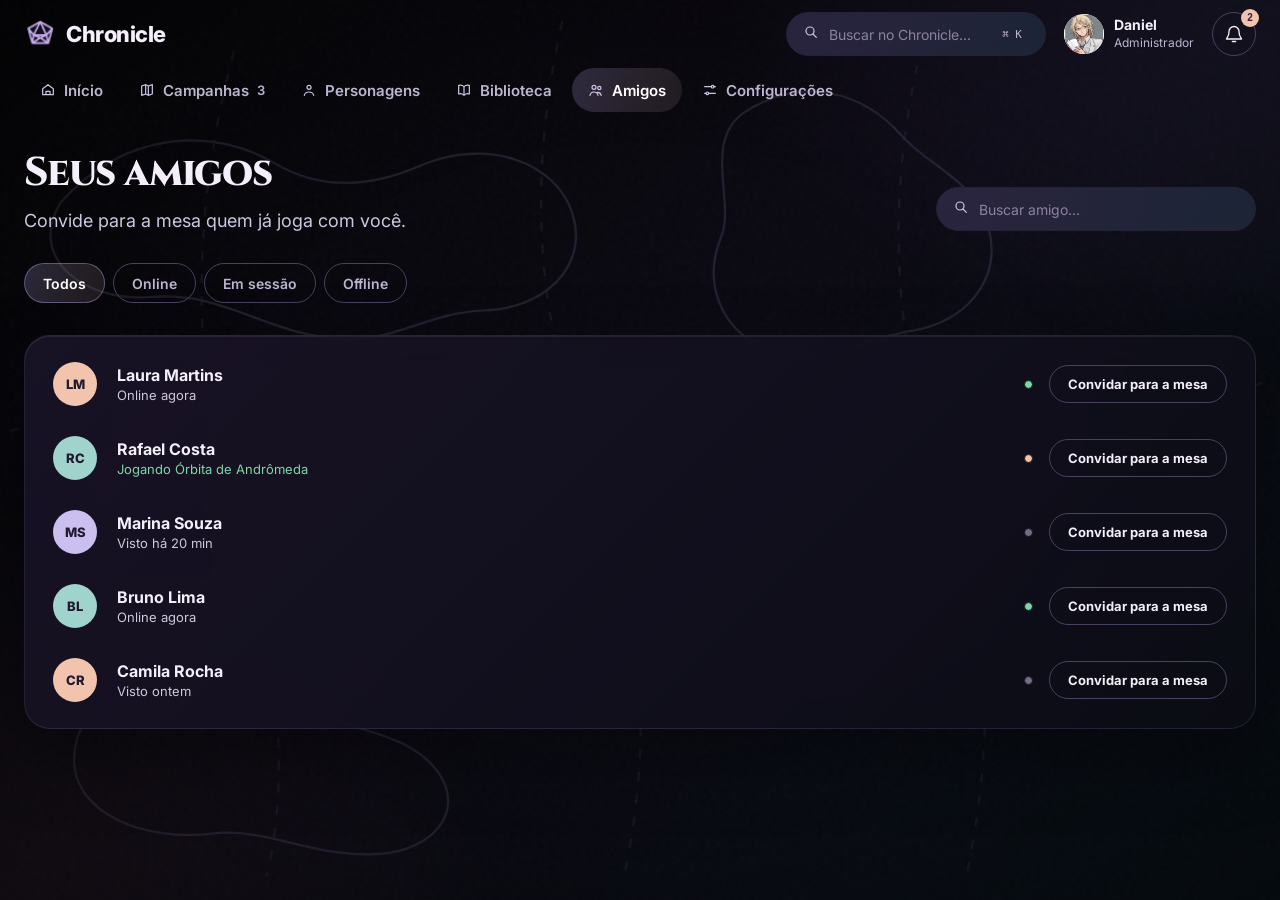
==== amigos/index.html @ 225dffe8 "V2 - prot" ====
<!DOCTYPE html>
<html lang="pt-BR">
<head>
    <meta charset="UTF-8">
    <meta name="viewport" content="width=device-width, initial-scale=1.0">
    <title>Chronicle - Amigos</title>
    <link rel="preconnect" href="https://fonts.googleapis.com">
    <link rel="preconnect" href="https://fonts.gstatic.com" crossorigin>
    <link rel="stylesheet" href="https://fonts.googleapis.com/css2?family=Cinzel:wght@600;700;800&family=Inter:wght@400;500;600;700;800&display=swap">
    <link rel="stylesheet" href="../inicio/style.css">
    <link rel="stylesheet" href="../paginas.css">
    <link rel="stylesheet" href="style.css">
</head>
<body>
    <div class="map-background" aria-hidden="true"></div>
    <div class="content">
        <header class="top-header">

            <div class="logo">
                <img src="../images/Ícone — d20.png" alt="Logo d20">
                <span>Chronicle</span>
            </div>

            <nav class="menu" aria-label="Menu principal">
                <a href="../inicio/index.html" class="menu-item">
                    <span class="menu-icon" aria-hidden="true"><svg viewBox="0 0 24 24"><path d="m4 10 8-6 8 6v9H4zM9 19v-5h6v5" /></svg></span>
                    <span>Início</span>
                </a>
                <a href="../campanhas/index.html" class="menu-item">
                    <span class="menu-icon" aria-hidden="true"><svg viewBox="0 0 24 24"><path d="m4 6 6-2 4 2 6-2v14l-6 2-4-2-6 2zM10 4v14M14 6v14" /></svg></span>
                    <span>Campanhas</span>
                    <span class="menu-count">3</span>
                </a>
                <a href="../personagens/index.html" class="menu-item">
                    <span class="menu-icon" aria-hidden="true"><svg viewBox="0 0 24 24"><circle cx="12" cy="8" r="3" /><path d="M5 20c.7-3.3 3.1-5 7-5s6.3 1.7 7 5" /></svg></span>
                    <span>Personagens</span>
                </a>
                <a href="../biblioteca/index.html" class="menu-item">
                    <span class="menu-icon" aria-hidden="true"><svg viewBox="0 0 24 24"><path d="M4 5c3-1 6 0 8 2v13c-2-2-5-3-8-2zM20 5c-3-1-6 0-8 2v13c2-2 5-3 8-2z" /></svg></span>
                    <span>Biblioteca</span>
                </a>
                <a href="../amigos/index.html" class="menu-item ativo" aria-current="page">
                    <span class="menu-icon" aria-hidden="true"><svg viewBox="0 0 24 24"><circle cx="9" cy="8" r="3" /><circle cx="17" cy="9" r="2.5" /><path d="M3 20c.7-3.3 2.7-5 6-5s5.3 1.7 6 5M14 15.5c2.8-.2 5 1.3 5.7 4.5" /></svg></span>
                    <span>Amigos</span>
                </a>
                <a href="../configuracoes/index.html" class="menu-item">
                    <span class="menu-icon" aria-hidden="true"><svg viewBox="0 0 24 24"><path d="M4 7h10M18 7h2M4 17h2M10 17h10" /><circle cx="16" cy="7" r="2" /><circle cx="8" cy="17" r="2" /></svg></span>
                    <span>Configurações</span>
                </a>
            </nav>

            <div class="header-actions">

                <label class="search">
                    <span aria-hidden="true"><svg viewBox="0 0 24 24"><circle cx="10.5" cy="10.5" r="6" /><path d="m15 15 5 5" /></svg></span>
                    <input
                        type="search"
                        placeholder="Buscar no Chronicle..."
                        aria-label="Buscar no Chronicle"
                    >
                    <kbd>⌘ K</kbd>
                </label>

                <!-- PERFIL -->
                <div class="perfil">
                    <img
                        class="perfil-logo"
                        src="../images/perfil.jpeg"
                        alt="Foto do usuário"
                    >

                    <div class="perfil-info">
                        <p class="nomeperfil">Daniel</p>
                        <p class="funcao-perfil">Administrador</p>
                    </div>
                </div>

                <!-- NOTIFICAÇÕES (controladas pelo script.js) -->
                <div class="notification-container">

                    <button
                        class="notification"
                        type="button"
                        aria-label="Notificações"
                        aria-expanded="false"
                    >

                        <svg viewBox="0 0 24 24" aria-hidden="true">
                            <path d="M18 9a6 6 0 0 0-12 0c0 7-3 7-3 9h18c0-2-3-2-3-9M10 21h4" />
                        </svg>

                        <span class="notification-count" hidden>0</span>

                    </button>

                    <div class="notification-panel" hidden>

                        <div class="notification-header">

                            <div>
                                <h3>Notificações</h3>
                                <span class="notification-subtitle">
                                    Suas últimas atualizações
                                </span>
                            </div>

                            <button class="mark-all-read" type="button">
                                Marcar todas como lidas
                            </button>

                        </div>

                        <div class="notification-list"></div>

                        <div class="notification-footer">
                            Chronicle · Central de notificações
                        </div>

                    </div>

                </div>

            </div>

        </header>
        <main>
<section class="page-head"><div><h1>Seus amigos</h1><p>Convide para a mesa quem já joga com você.</p></div><label class="search page-search"><span aria-hidden="true"><svg viewBox="0 0 24 24"><circle cx="10.5" cy="10.5" r="6" /><path d="m15 15 5 5" /></svg></span><input type="search" placeholder="Buscar amigo..." aria-label="Buscar amigo..."></label></section><div class="tabs" role="group" aria-label="Filtrar"><button class="tab" type="button" data-filter="todos" aria-pressed="true">Todos</button><button class="tab" type="button" data-filter="online" aria-pressed="false">Online</button><button class="tab" type="button" data-filter="jogando" aria-pressed="false">Em sessão</button><button class="tab" type="button" data-filter="offline" aria-pressed="false">Offline</button></div>
            <ul class="panel friend-table">
                <li class="friend-row" data-cat="online">
                    <span class="friend-avatar avatar-peach">LM</span>
                    <span><strong>Laura Martins</strong><small class="">Online agora</small></span>
                    <span class="friend-status online" aria-hidden="true"></span>
                    <a href="#" class="btn btn-outline">Convidar para a mesa</a>
                </li>
                <li class="friend-row" data-cat="jogando">
                    <span class="friend-avatar avatar-teal">RC</span>
                    <span><strong>Rafael Costa</strong><small class="friend-playing">Jogando Órbita de Andrômeda</small></span>
                    <span class="friend-status playing" aria-hidden="true"></span>
                    <a href="#" class="btn btn-outline">Convidar para a mesa</a>
                </li>
                <li class="friend-row" data-cat="offline">
                    <span class="friend-avatar avatar-lilac">MS</span>
                    <span><strong>Marina Souza</strong><small class="">Visto há 20 min</small></span>
                    <span class="friend-status offline" aria-hidden="true"></span>
                    <a href="#" class="btn btn-outline">Convidar para a mesa</a>
                </li>
                <li class="friend-row" data-cat="online">
                    <span class="friend-avatar avatar-teal">BL</span>
                    <span><strong>Bruno Lima</strong><small class="">Online agora</small></span>
                    <span class="friend-status online" aria-hidden="true"></span>
                    <a href="#" class="btn btn-outline">Convidar para a mesa</a>
                </li>
                <li class="friend-row" data-cat="offline">
                    <span class="friend-avatar avatar-peach">CR</span>
                    <span><strong>Camila Rocha</strong><small class="">Visto ontem</small></span>
                    <span class="friend-status offline" aria-hidden="true"></span>
                    <a href="#" class="btn btn-outline">Convidar para a mesa</a>
                </li>
            </ul>
            <p class="empty" hidden>Nada por aqui com esse filtro.</p>
        </main>
    </div>
    <script src="../inicio/script.js"></script>
    <script src="script.js"></script>
</body>
</html>
---- inicio/style.css ----
/* ========== VARIÁVEIS ========== */
:root {
    --bg: #07070B;
    --surface: #101018;
    --surface-hover: #191725;
    --line: #252238;
    --text: #F4EFFA;
    --muted: #BDB4D0;
    --accent: #B8A8EC;
    --accent-hover: #CABDF3;
    --accent-soft: #CBBFF0;
    --on-accent: #1B1727;
    --peach: #F2C4AE;
    --heading-font: Cinzel, Georgia, serif;
    --gradient-main: linear-gradient(135deg, #9C8BD4 0%, #C9829F 52%, #D9A388 100%);
    --gradient-surface: linear-gradient(135deg, #151021 0%, #0C0D16 55%, #0B141D 100%);
    --radius: 26px;
}

/* ========== GERAL ========== */
* {
    box-sizing: border-box;
}

body {
    position: relative;
    margin: 0;
    min-height: 100vh;
    font-family: Inter, Arial, Helvetica, sans-serif;
    font-size: 15px;
    background:
        radial-gradient(800px 500px at 100% 0%, rgb(120 103 184 / 17%), transparent 70%),
        radial-gradient(700px 500px at 0% 100%, rgb(182 116 132 / 9%), transparent 72%),
        linear-gradient(135deg, #050507 0%, #0B0912 48%, #081017 100%);
    background-attachment: fixed;
    color: var(--text);
}

body::before,
body::after {
    position: fixed;
    inset: 0;
    pointer-events: none;
    content: "";
}

body::before {
    z-index: 0;
    opacity: 0.035;
    background-image: url("data:image/svg+xml,%3Csvg viewBox='0 0 180 180' xmlns='http://www.w3.org/2000/svg'%3E%3Cfilter id='n'%3E%3CfeTurbulence type='fractalNoise' baseFrequency='.9' numOctaves='4' stitchTiles='stitch'/%3E%3C/filter%3E%3Crect width='100%25' height='100%25' filter='url(%23n)' opacity='.7'/%3E%3C/svg%3E");
}

body::after {
    z-index: 0;
    background: radial-gradient(ellipse at center, transparent 48%, rgb(0 0 0 / 38%) 100%);
}

.map-background {
    position: fixed;
    inset: 0;
    z-index: 0;
    pointer-events: none;
    opacity: 0.14;
    background-image: url("data:image/svg+xml,%3Csvg viewBox='0 0 1200 800' xmlns='http://www.w3.org/2000/svg'%3E%3Cg fill='none' stroke='%23B8A8EC' stroke-width='2'%3E%3Cpath d='M85 180c55-62 132-69 190-35 42 25 86 21 128 3 62-27 123-3 137 42 15 48-27 85-79 86-53 2-82 31-134 25-66-8-99-42-161-37-61 5-111-35-81-84z'/%3E%3Cpath d='M691 101c52-35 107-20 142 20 24 27 66 40 77 82 12 48-23 84-68 91-50 7-75 38-126 18-46-18-60-62-44-101 13-31-16-83 19-110z'/%3E%3Cpath d='M371 462c45-28 97-11 125 23 25 31 76 41 74 87-2 46-54 57-95 48-38-8-66 18-105-6-44-27-43-91 1-119z'/%3E%3Cpath d='M142 610c58-33 113-7 160 19 42 23 92 20 119 58 24 35-6 69-52 72-61 4-99-24-150-18-58 7-121-17-122-64-1-29 17-52 45-67z'/%3E%3Cpath d='M40 383c190-44 333-39 493 4 168 45 372 27 625-48M54 437c176-34 314-23 468 17 197 51 388 33 618-31M239 46c-42 156-37 310 9 452 34 106 39 202 20 281M531 19c-31 137-25 266 26 390 49 121 54 253 29 369M856 19c-43 159-30 297 17 421 39 103 43 210 18 335' stroke-dasharray='8 12' opacity='.55'/%3E%3Cpath d='M1004 604v-94M974 540l30-30 30 30M1004 510v94'/%3E%3C/g%3E%3C/svg%3E");
    background-position: center;
    background-size: cover;
    mix-blend-mode: screen;
}

a {
    color: inherit;
}

:focus-visible {
    outline: 2px solid var(--accent-soft);
    outline-offset: 2px;
}

.content {
    position: relative;
    z-index: 1;
    min-width: 0;
    display: flex;
    flex-direction: column;
    min-height: 100vh;
}

.muted {
    color: var(--muted);
}

.link {
    color: var(--accent-soft);
    font-weight: 700;
    text-decoration: none;
}

.link:hover {
    text-decoration: underline;
}

/* ========== BOTÕES ========== */
.btn {
    display: inline-flex;
    align-items: center;
    justify-content: center;
    gap: 8px;
    min-height: 46px;
    padding: 0 24px;
    border: 1px solid transparent;
    border-radius: 999px;
    font-size: 15px;
    font-weight: 700;
    text-decoration: none;
    cursor: pointer;
    transition: background-position 0.35s ease, box-shadow 0.25s ease, transform 0.25s ease;
}

.btn-primary {
    background: var(--gradient-main);
    background-size: 180% 180%;
    background-position: 0 50%;
    color: var(--on-accent);
    box-shadow: 0 8px 24px rgb(184 168 236 / 18%);
}

.btn-primary:hover {
    background-position: 100% 50%;
    box-shadow: 0 10px 28px rgb(242 196 174 / 22%);
    transform: translateY(-2px);
}

.btn-outline {
    background: transparent;
    color: var(--text);
    border-color: #4A4062;
}

.btn-outline:hover {
    background: #262037;
    transform: translateY(-2px);
}

.btn-on-image {
    border-color: rgb(255 255 255 / 40%);
}

/* ========== HEADER ========== */
.top-header {
    position: relative;
    z-index: 20;
    display: flex;
    align-items: center;
    gap: 28px;
    min-height: 84px;
    width: 100%;
    max-width: 1792px;
    margin: 0 auto;
    padding: 0 64px;
}

.logo {
    display: flex;
    align-items: center;
    flex-shrink: 0;
    gap: 10px;
    color: var(--text);
    font-size: 22px;
    font-weight: 800;
    letter-spacing: -0.02em;
}

.logo img {
    width: 32px;
    height: 32px;
    object-fit: contain;
}

.menu {
    display: flex;
    align-items: center;
    gap: 4px;
    margin: 0;
    flex: 1;
}

.menu-item {
    display: flex;
    align-items: center;
    gap: 8px;
    min-height: 44px;
    padding: 0 16px;
    border-radius: 999px;
    color: var(--muted);
    font-size: 15px;
    font-weight: 600;
    text-decoration: none;
    white-space: nowrap;
    transition: background-color 0.2s ease, color 0.2s ease;
}

.menu-item:hover {
    background: #262037;
    color: var(--text);
}

.menu-item.ativo {
    background: linear-gradient(110deg, rgb(184 168 236 / 22%), rgb(242 196 174 / 10%));
    color: #fff;
}

.menu-icon {
    display: inline-flex;
    width: 16px;
    justify-content: center;
    color: var(--accent-soft);
    font-size: 16px;
    line-height: 1;
}

.menu-icon svg,
.search svg,
.btn svg {
    width: 16px;
    height: 16px;
    fill: none;
    color: #CFC6E8;
    stroke: currentColor;
    stroke-linecap: round;
    stroke-linejoin: round;
    stroke-width: 1.8;
}

.menu-count {
    color: var(--muted);
    font-size: 13px;
}

.header-actions {
    display: flex;
    align-items: center;
    gap: 18px;
}

/* ========== BUSCA ========== */
.search {
    display: flex;
    align-items: center;
    width: 260px;
    height: 44px;
    gap: 10px;
    padding: 0 16px;
    border: 1px solid var(--line);
    border-radius: 999px;
    background: linear-gradient(110deg, rgb(45 39 66 / 92%), rgb(29 38 57 / 92%));
    color: var(--muted);
    transition: border-color 0.2s ease, box-shadow 0.2s ease;
}

.search input {
    width: 100%;
    min-width: 0;
    padding: 0;
    border: 0;
    outline: 0;
    background: transparent;
    color: var(--text);
    font: inherit;
    font-size: 14px;
}

.search:focus-within {
    border-color: var(--accent);
    box-shadow: 0 0 0 3px rgb(184 168 236 / 10%);
}

.search input::placeholder {
    color: #8C83A1;
}

.search kbd {
    padding: 2px 6px;
    border: 1px solid var(--line);
    border-radius: 6px;
    color: var(--muted);
    font-size: 11px;
    white-space: nowrap;
}

/* ========== NOTIFICAÇÕES ========== */
.notification-container {
    position: relative;
}

.notification {
    position: relative;
    display: inline-flex;
    align-items: center;
    justify-content: center;
    width: 44px;
    height: 44px;
    padding: 0;
    border: 1px solid #4A4062;
    border-radius: 50%;
    background: transparent;
    color: var(--text);
    cursor: pointer;
    transition: background-color 0.2s ease;
}

.notification:hover {
    background: #262037;
}

.notification svg {
    width: 20px;
    height: 20px;
    fill: none;
    stroke: currentColor;
    stroke-linecap: round;
    stroke-linejoin: round;
    stroke-width: 1.6;
}

.notification-count {
    position: absolute;
    top: -4px;
    right: -4px;
    min-width: 18px;
    height: 18px;
    padding: 0 5px;
    border-radius: 999px;
    background: var(--peach);
    color: #2A2240;
    font-size: 10px;
    font-weight: 700;
    line-height: 18px;
    text-align: center;
}

.notification-panel {
    position: absolute;
    top: calc(100% + 12px);
    right: 0;
    z-index: 30;
    width: 380px;
    overflow: hidden;
    border: 1px solid var(--line);
    border-radius: 20px;
    background: var(--gradient-surface);
    box-shadow: 0 18px 40px rgb(0 0 0 / 50%), inset 0 1px 0 rgb(255 255 255 / 5%);
    -webkit-backdrop-filter: blur(18px);
    backdrop-filter: blur(18px);
}

.notification-header {
    display: flex;
    align-items: flex-start;
    justify-content: space-between;
    gap: 16px;
    padding: 18px 20px;
    border-bottom: 1px solid var(--line);
}

.notification-header h3 {
    margin: 0 0 4px;
    color: var(--text);
    font-size: 16px;
}

.notification-subtitle,
.notification-footer {
    color: var(--muted);
    font-size: 12px;
}

.mark-all-read {
    padding: 0;
    border: 0;
    background: transparent;
    color: var(--accent-soft);
    cursor: pointer;
    font: inherit;
    font-size: 12px;
    font-weight: 600;
    white-space: nowrap;
}

.mark-all-read:hover {
    text-decoration: underline;
}

.notification-list {
    max-height: 320px;
    overflow-y: auto;
}

.notification-item {
    display: flex;
    align-items: flex-start;
    gap: 12px;
    padding: 14px 20px;
    border-bottom: 1px solid var(--line);
    cursor: pointer;
}

.notification-item:hover {
    background: var(--surface-hover);
}

.notification-content {
    flex: 1;
    min-width: 0;
}

.notification-content strong {
    display: block;
    margin-bottom: 4px;
    color: var(--text);
    font-size: 13px;
}

.notification-content p {
    margin: 0;
    color: var(--muted);
    font-size: 12px;
    line-height: 1.45;
}

.notification-dot {
    width: 8px;
    height: 8px;
    margin-top: 5px;
    border-radius: 50%;
    background: transparent;
}

.notification-item.unread .notification-dot {
    background: var(--accent);
}

.notification-delete {
    border: 0;
    background: transparent;
    color: var(--muted);
    cursor: pointer;
    font-size: 18px;
    line-height: 1;
}

.notification-delete:hover {
    color: var(--text);
}

.notification-empty {
    padding: 28px 20px;
    text-align: center;
}

.notification-empty p {
    margin: 0 0 6px;
    color: var(--text);
    font-size: 13px;
}

.notification-empty span {
    color: var(--muted);
    font-size: 12px;
}

.notification-footer {
    padding: 12px 20px;
}

/* ========== PERFIL ========== */
.perfil {
    display: flex;
    align-items: center;
    gap: 10px;
    flex-shrink: 0;
}

.perfil img {
    width: 40px;
    height: 40px;
    border-radius: 50%;
    background: var(--peach);
    object-fit: cover;
}

.perfil-info {
    min-width: 0;
    line-height: 1.2;
}

.nomeperfil {
    margin: 0 0 2px;
    font-size: 14px;
    font-weight: 700;
    color: var(--text);
}

.funcao-perfil {
    margin: 0;
    color: var(--muted);
    font-size: 12px;
}

/* ========== CONTEÚDO ========== */
main {
    flex: 1;
    width: 100%;
    max-width: 1792px;
    margin: 0 auto;
    padding: 28px 64px 48px;
    display: flex;
    flex-direction: column;
    gap: 32px;
}

.hello {
    display: flex;
    align-items: flex-end;
    justify-content: space-between;
    flex-wrap: wrap;
    gap: 24px;
}

.hello h1 {
    margin: 0;
    font-family: var(--heading-font);
    font-size: 40px;
    font-weight: 800;
    letter-spacing: -0.03em;
}

.hello h1 em {
    font-style: normal;
    color: var(--peach);
}

.hello p {
    margin: 10px 0 0;
    color: #CFC6E2;
    font-size: 18px;
}

/* ========== CAMPANHAS ========== */
.campaigns {
    display: grid;
    grid-template-columns: 1.7fr 1fr;
    gap: 24px;
    min-height: 440px;
}

.featured {
    position: relative;
    display: flex;
    align-items: flex-end;
    overflow: hidden;
    border-radius: var(--radius);
    background: var(--gradient-surface);
    border: 1px solid rgb(184 168 236 / 13%);
    box-shadow: 0 28px 70px rgb(0 0 0 / 42%), inset 0 1px 0 rgb(255 255 255 / 7%);
    background: linear-gradient(135deg, rgb(29 22 45 / 76%), rgb(11 12 20 / 82%));
    -webkit-backdrop-filter: blur(18px);
    backdrop-filter: blur(18px);
    transition: transform 0.3s ease, border-color 0.3s ease, box-shadow 0.3s ease;
}

.featured:hover {
    transform: translateY(-2px);
    border-color: rgb(184 168 236 / 25%);
    box-shadow: 0 32px 76px rgb(0 0 0 / 48%), inset 0 1px 0 rgb(255 255 255 / 8%);
}

.featured > img {
    position: absolute;
    inset: 0;
    width: 100%;
    height: 100%;
    object-fit: cover;
    transform: scale(1.08);
    transition: transform 0.8s cubic-bezier(0.2, 0.7, 0.2, 1);
}

.featured:hover > img {
    transform: scale(1.13) translate3d(0, -1%, 0);
}

.featured-shade {
    position: absolute;
    inset: 0;
    background:
        linear-gradient(0deg, #110F1Aee 0%, #110F1A99 50%, #110F1A33 100%),
        linear-gradient(120deg, rgb(120 103 184 / 25%), transparent 58%, rgb(182 116 132 / 17%));
}

.featured-content {
    position: relative;
    display: flex;
    flex-direction: column;
    gap: 10px;
    padding: 36px;
}

.featured h2 {
    margin: 0;
    font-family: var(--heading-font);
    font-size: 50px;
    font-weight: 800;
    letter-spacing: -0.03em;
    line-height: 1.05;
}

.featured-content,
.campaign-list,
.band {
    font-family: Inter, Arial, Helvetica, sans-serif;
}

.chip {
    align-self: flex-start;
    padding: 6px 14px;
    border-radius: 999px;
    background: var(--accent-soft);
    color: #251D3D;
    font-size: 12px;
    font-weight: 700;
    letter-spacing: 0.04em;
    text-transform: uppercase;
}

.featured-meta {
    display: flex;
    align-items: center;
    flex-wrap: wrap;
    gap: 12px;
    margin: 0;
    color: #F0EAF8;
}

.session-meta {
    display: flex;
    align-items: center;
    flex-wrap: wrap;
    gap: 8px;
}

.session-countdown {
    padding: 6px 12px;
    border: 1px solid rgb(255 255 255 / 16%);
    border-radius: 999px;
    background: rgb(8 8 14 / 42%);
    color: #F6D6C8;
    font-size: 12px;
    font-weight: 700;
}

.featured-actions {
    display: flex;
    flex-wrap: wrap;
    gap: 12px;
    margin-top: 14px;
}

.avatars {
    display: flex;
}

.avatars span {
    width: 28px;
    height: 28px;
    margin-left: -8px;
    border: 2px solid #2A2240;
    border-radius: 50%;
    background: var(--peach);
}

.avatars span:first-child { margin-left: 0; }
.avatars span:nth-child(2) { background: #E6A9BF; }
.avatars span:nth-child(3) { background: #9FD3CC; }
.avatars span:nth-child(4) { background: var(--accent-soft); }

.campaign-list {
    display: flex;
    flex-direction: column;
    padding: 24px 20px;
    border-radius: var(--radius);
    background: var(--gradient-surface);
    border: 1px solid rgb(184 168 236 / 22%);
    box-shadow: 0 28px 70px rgb(0 0 0 / 34%), 0 0 32px rgb(167 139 250 / 8%), inset 0 1px 0 rgb(255 255 255 / 8%);
    background: linear-gradient(135deg, rgb(39 29 62 / 88%), rgb(12 13 23 / 92%));
    -webkit-backdrop-filter: blur(18px);
    backdrop-filter: blur(18px);
    transition: transform 0.3s ease, border-color 0.3s ease, box-shadow 0.3s ease;
}

.campaign-list:hover {
    transform: translateY(-2px);
    border-color: rgb(184 168 236 / 25%);
    box-shadow: 0 32px 76px rgb(0 0 0 / 42%), inset 0 1px 0 rgb(255 255 255 / 8%);
}

.campaign-list h2 {
    margin: 0 12px 18px;
    font-family: var(--heading-font);
    font-size: 24px;
}

.schedule-row {
    display: grid;
    grid-template-columns: 44px minmax(0, 1fr) auto;
    align-items: center;
    gap: 14px;
    padding: 13px 12px;
    border: 1px solid transparent;
    border-radius: 16px;
    text-decoration: none;
    transition: background 0.25s ease, border-color 0.25s ease;
}

.schedule-row:hover,
.schedule-row:focus-visible {
    border-color: rgb(167 139 250 / 50%);
    background: rgb(167 139 250 / 8%);
    outline: none;
}

.schedule-row time {
    display: grid;
    place-items: center;
    width: 52px;
    padding: 7px 0;
    border-radius: 12px;
    background: rgb(184 168 236 / 15%);
    color: var(--accent-soft);
    line-height: 1;
}

.schedule-row time strong {
    font-size: 21px;
}

.schedule-row time span {
    margin-top: 3px;
    font-size: 10px;
    text-transform: uppercase;
}

.schedule-row > span {
    min-width: 0;
}

.schedule-row > span strong {
    display: block;
    overflow: hidden;
    font-size: 16px;
    text-overflow: ellipsis;
    white-space: nowrap;
}

.schedule-row > span small {
    display: block;
    margin-top: 3px;
    color: #CFC7DE;
    font-size: 13px;
}

.schedule-row > em {
    color: var(--accent-soft);
    font-size: 12px;
    font-style: normal;
    font-weight: 700;
    white-space: nowrap;
}

.campaign-row {
    display: flex;
    align-items: center;
    gap: 16px;
    padding: 12px;
    border: 1px solid transparent;
    border-radius: 20px;
    text-decoration: none;
    transition: background 0.25s ease, transform 0.25s ease;
}

.campaign-row:hover {
    background: linear-gradient(110deg, rgb(184 168 236 / 10%), rgb(242 196 174 / 4%));
    transform: translateX(2px);
}

.campaign-row:hover,
.campaign-row:focus-visible {
    border-color: rgb(167 139 250 / 50%);
    background: rgb(167 139 250 / 8%);
    outline: none;
}

.campaign-row img {
    flex: none;
    width: 120px;
    height: 78px;
    border-radius: 16px;
    object-fit: cover;
}

.campaign-row em {
    font-size: 12px;
    font-style: normal;
    font-weight: 700;
    letter-spacing: 0.06em;
    text-transform: uppercase;
    color: var(--accent-soft);
}

.campaign-row strong {
    display: block;
    margin-bottom: 3px;
    font-size: 18px;
}

.campaign-row small {
    display: block;
    color: #CFC7DE;
    font-size: 14px;
}

.campaign-list-links {
    display: flex;
    align-items: center;
    justify-content: space-between;
    margin: auto 12px 4px;
    padding-top: 12px;
}

.campaign-list-new {
    color: var(--muted);
    font-size: 13px;
}

/* ========== FAIXA INFERIOR ========== */
.band {
    display: grid;
    grid-template-columns: 1fr 1.6fr 1fr;
    border-radius: var(--radius);
    background: var(--gradient-surface);
    border: 1px solid rgb(184 168 236 / 10%);
    box-shadow: 0 28px 70px rgb(0 0 0 / 30%), inset 0 1px 0 rgb(255 255 255 / 6%);
    background: linear-gradient(135deg, rgb(29 22 45 / 76%), rgb(11 12 20 / 82%));
    -webkit-backdrop-filter: blur(18px);
    backdrop-filter: blur(18px);
    transition: transform 0.3s ease, border-color 0.3s ease, box-shadow 0.3s ease;
}

.band:hover {
    transform: translateY(-2px);
    border-color: rgb(184 168 236 / 25%);
    box-shadow: 0 32px 76px rgb(0 0 0 / 42%), inset 0 1px 0 rgb(255 255 255 / 8%);
}

.band > div {
    display: flex;
    flex-direction: column;
    gap: 8px;
    padding: 36px 40px;
}

.band > div + div {
    border-left: 1px solid var(--line);
}

.band h3 {
    margin: 0;
    font-size: 22px;
    letter-spacing: -0.02em;
}

.label {
    color: #CFC7DE;
    font-size: 12px;
    font-weight: 700;
    letter-spacing: 0.1em;
    text-transform: uppercase;
}

.band-link {
    margin-top: auto;
    align-self: flex-start;
}

.friends-list {
    display: flex;
    flex-direction: column;
    gap: 2px;
}

.friend {
    display: flex;
    align-items: center;
    gap: 8px;
    min-height: 38px;
    padding: 4px 8px;
    border-radius: 12px;
    text-decoration: none;
    transition: background-color 0.25s ease, transform 0.25s ease;
}

.friend:hover {
    background: var(--surface-hover);
    transform: translateY(-2px);
}

.friend-avatar {
    flex: none;
    display: grid;
    place-items: center;
    width: 30px;
    height: 30px;
    border-radius: 50%;
    color: #20192F;
    font-size: 10px;
    font-weight: 800;
}

.avatar-peach {
    background: #F2C4AE;
}

.avatar-teal {
    background: #9FD3CC;
}

.avatar-lilac {
    background: #CBBFF0;
}

.friend > span:nth-child(2) {
    min-width: 0;
    flex: 1;
}

.friend strong {
    display: block;
    font-size: 13px;
}

.friend small {
    color: #CFC7DE;
    font-size: 11px;
}

.friend-playing {
    color: #7ED6A5 !important;
}

.friend-status {
    width: 7px;
    height: 7px;
    border: 1px solid #171321;
    border-radius: 50%;
}

.friend-status.online {
    background: #7ED6A5;
}

.friend-status.playing {
    background: #F2C4AE;
}

.friend-status.offline {
    background: #756D85;
}

.table-status {
    display: inline-flex;
    align-items: center;
    gap: 7px;
    margin-top: auto;
    color: #9FD3CC;
    font-size: 12px;
    font-weight: 700;
}

.table-status i {
    width: 7px;
    height: 7px;
    border-radius: 50%;
    background: #7ED6A5;
}

@keyframes fade-in {
    from {
        opacity: 0;
        transform: translateY(8px);
    }

    to {
        opacity: 1;
        transform: translateY(0);
    }
}

.content {
    animation: fade-in 0.6s ease both;
}

/* ========== RESPONSIVO ========== */
@media (max-width: 1300px) {
    .top-header {
        flex-wrap: wrap;
        gap: 12px;
        padding: 12px 24px;
    }

    .menu {
        order: 3;
        flex-basis: 100%;
        overflow-x: auto;
        padding-bottom: 2px;
    }

    .header-actions {
        margin-left: auto;
    }

    main {
        padding: 20px 24px 40px;
    }
}

@media (max-width: 1000px) {
    .campaigns {
        grid-template-columns: 1fr;
    }

    .featured {
        min-height: 340px;
    }

    .featured h2 {
        font-size: 36px;
    }

    .band {
        grid-template-columns: 1fr;
    }

    .band > div + div {
        border-left: 0;
        border-top: 1px solid var(--line);
    }

    .hello h1 {
        font-size: 34px;
    }
}

@media (max-width: 620px) {
    .top-header {
        align-items: flex-start;
    }

    .header-actions {
        gap: 12px;
    }

    .search {
        width: min(200px, 40vw);
    }

    .search kbd {
        display: none;
    }

    .perfil-info {
        display: none;
    }

    .notification-panel {
        position: fixed;
        top: 72px;
        right: 12px;
        width: min(380px, calc(100vw - 24px));
    }
}

@media (prefers-reduced-motion: reduce) {
    .content,
    .featured > img {
        animation: none;
        transform: none;
        transition: none;
    }

    .featured:hover > img,
    .featured:hover,
    .campaign-list:hover,
    .band:hover,
    .quick:hover,
    .campaign-row:hover,
    .btn:hover {
        transform: none;
    }
}
---- paginas.css ----
/* Componentes compartilhados pelas páginas internas (campanhas, amigos, personagens, biblioteca, configurações) */
[hidden] { display: none !important; }

.page-head { display: flex; align-items: flex-end; justify-content: space-between; flex-wrap: wrap; gap: 24px; }
.page-head h1 { margin: 0; font-family: var(--heading-font); font-size: 40px; font-weight: 800; letter-spacing: -0.03em; }
.page-head p { margin: 10px 0 0; color: #CFC6E2; font-size: 18px; }
.page-search { width: min(320px, 100%); }

.panel { border: 1px solid rgb(184 168 236 / 13%); border-radius: var(--radius); background: linear-gradient(135deg, rgb(29 22 45 / 76%), rgb(11 12 20 / 82%)); box-shadow: 0 28px 70px rgb(0 0 0 / 34%), inset 0 1px 0 rgb(255 255 255 / 7%); -webkit-backdrop-filter: blur(18px); backdrop-filter: blur(18px); }

.grid { display: grid; grid-template-columns: repeat(auto-fill, minmax(min(340px, 100%), 1fr)); gap: 24px; }

.tabs { display: flex; flex-wrap: wrap; gap: 8px; }
.tab { min-height: 40px; padding: 0 18px; border: 1px solid #4A4062; border-radius: 999px; background: transparent; color: var(--muted); font: 600 14px Inter, Arial, sans-serif; cursor: pointer; transition: background-color 0.2s ease, color 0.2s ease; }
.tab:hover { background: #262037; color: var(--text); }
.tab[aria-pressed="true"] { border-color: rgb(184 168 236 / 40%); background: linear-gradient(110deg, rgb(184 168 236 / 22%), rgb(242 196 174 / 10%)); color: #fff; }

.empty { margin: 24px 0; color: var(--muted); text-align: center; }

@media (max-width: 1000px) { .page-head h1 { font-size: 34px; } }
---- amigos/style.css ----
.friend-table { margin: 0; padding: 12px; list-style: none; }
.friend-row { display: grid; grid-template-columns: 48px minmax(0, 1fr) auto auto; align-items: center; gap: 16px; padding: 14px 16px; border-radius: 18px; transition: background 0.25s ease; }
.friend-row + .friend-row { margin-top: 2px; }
.friend-row:hover { background: var(--surface-hover); }
.friend-row .friend-avatar { width: 44px; height: 44px; font-size: 13px; }
.friend-row strong { display: block; font-size: 16px; }
.friend-row small { color: #CFC7DE; font-size: 13px; }
.friend-row .btn { min-height: 38px; padding: 0 18px; font-size: 13px; }
.friend-row .friend-status { width: 9px; height: 9px; }
@media (max-width: 620px) { .friend-row { grid-template-columns: 44px minmax(0, 1fr) auto; } .friend-row .btn { display: none; } }
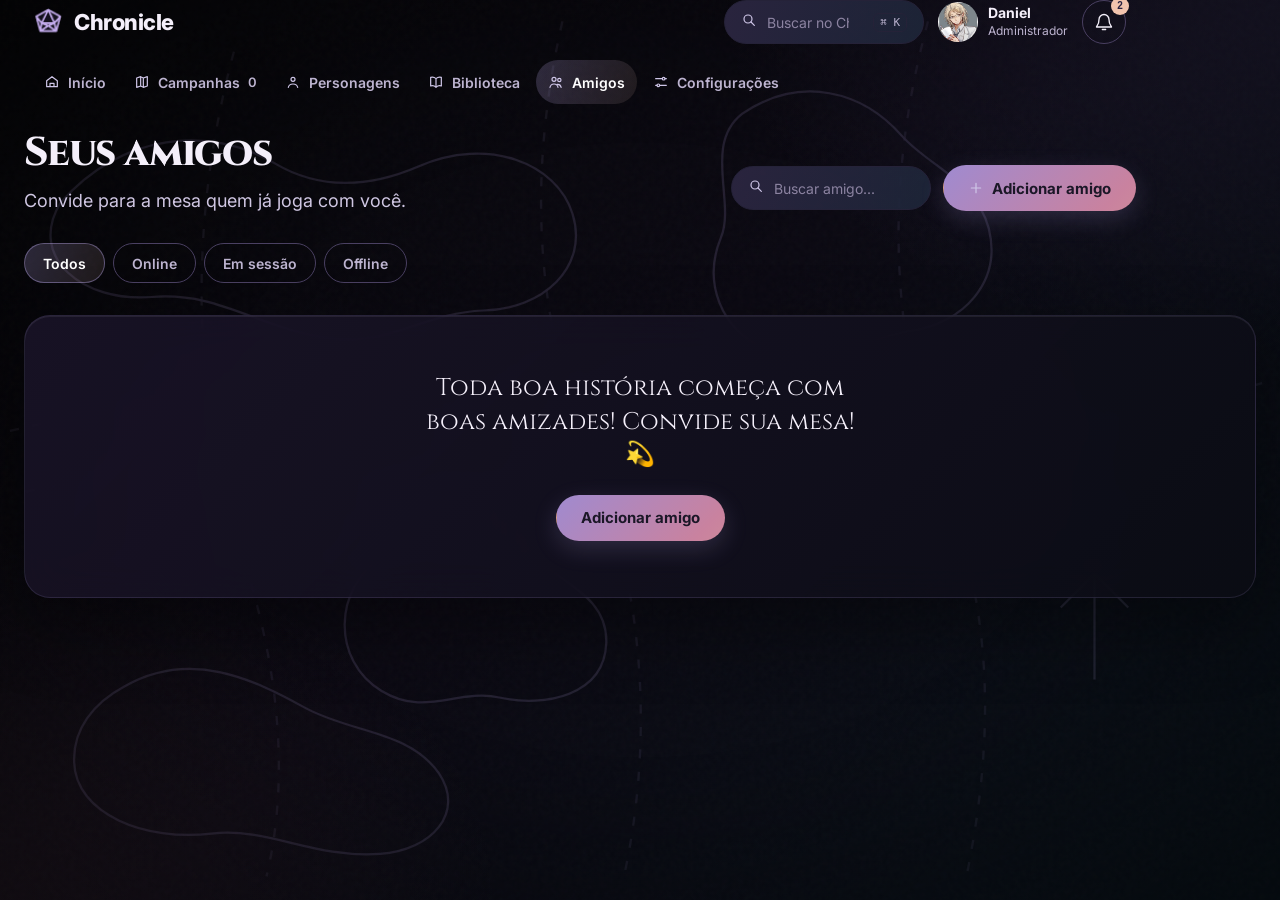
==== commit b1721e46: "V 0.3" ====
--- a/amigos/index.html
+++ b/amigos/index.html
@@ -29,7 +29,7 @@
                 <a href="../campanhas/index.html" class="menu-item">
                     <span class="menu-icon" aria-hidden="true"><svg viewBox="0 0 24 24"><path d="m4 6 6-2 4 2 6-2v14l-6 2-4-2-6 2zM10 4v14M14 6v14" /></svg></span>
                     <span>Campanhas</span>
-                    <span class="menu-count">3</span>
+                    <span class="menu-count">0</span>
                 </a>
                 <a href="../personagens/index.html" class="menu-item">
                     <span class="menu-icon" aria-hidden="true"><svg viewBox="0 0 24 24"><circle cx="12" cy="8" r="3" /><path d="M5 20c.7-3.3 3.1-5 7-5s6.3 1.7 7 5" /></svg></span>
@@ -124,43 +124,86 @@
 
         </header>
         <main>
-<section class="page-head"><div><h1>Seus amigos</h1><p>Convide para a mesa quem já joga com você.</p></div><label class="search page-search"><span aria-hidden="true"><svg viewBox="0 0 24 24"><circle cx="10.5" cy="10.5" r="6" /><path d="m15 15 5 5" /></svg></span><input type="search" placeholder="Buscar amigo..." aria-label="Buscar amigo..."></label></section><div class="tabs" role="group" aria-label="Filtrar"><button class="tab" type="button" data-filter="todos" aria-pressed="true">Todos</button><button class="tab" type="button" data-filter="online" aria-pressed="false">Online</button><button class="tab" type="button" data-filter="jogando" aria-pressed="false">Em sessão</button><button class="tab" type="button" data-filter="offline" aria-pressed="false">Offline</button></div>
-            <ul class="panel friend-table">
-                <li class="friend-row" data-cat="online">
-                    <span class="friend-avatar avatar-peach">LM</span>
-                    <span><strong>Laura Martins</strong><small class="">Online agora</small></span>
-                    <span class="friend-status online" aria-hidden="true"></span>
-                    <a href="#" class="btn btn-outline">Convidar para a mesa</a>
-                </li>
-                <li class="friend-row" data-cat="jogando">
-                    <span class="friend-avatar avatar-teal">RC</span>
-                    <span><strong>Rafael Costa</strong><small class="friend-playing">Jogando Órbita de Andrômeda</small></span>
-                    <span class="friend-status playing" aria-hidden="true"></span>
-                    <a href="#" class="btn btn-outline">Convidar para a mesa</a>
-                </li>
-                <li class="friend-row" data-cat="offline">
-                    <span class="friend-avatar avatar-lilac">MS</span>
-                    <span><strong>Marina Souza</strong><small class="">Visto há 20 min</small></span>
-                    <span class="friend-status offline" aria-hidden="true"></span>
-                    <a href="#" class="btn btn-outline">Convidar para a mesa</a>
-                </li>
-                <li class="friend-row" data-cat="online">
-                    <span class="friend-avatar avatar-teal">BL</span>
-                    <span><strong>Bruno Lima</strong><small class="">Online agora</small></span>
-                    <span class="friend-status online" aria-hidden="true"></span>
-                    <a href="#" class="btn btn-outline">Convidar para a mesa</a>
-                </li>
-                <li class="friend-row" data-cat="offline">
-                    <span class="friend-avatar avatar-peach">CR</span>
-                    <span><strong>Camila Rocha</strong><small class="">Visto ontem</small></span>
-                    <span class="friend-status offline" aria-hidden="true"></span>
-                    <a href="#" class="btn btn-outline">Convidar para a mesa</a>
-                </li>
-            </ul>
-            <p class="empty" hidden>Nada por aqui com esse filtro.</p>
+<section class="page-head"><div><h1>Seus amigos</h1><p>Convide para a mesa quem já joga com você.</p></div><div class="page-actions"><label class="search page-search"><span aria-hidden="true"><svg viewBox="0 0 24 24"><circle cx="10.5" cy="10.5" r="6" /><path d="m15 15 5 5" /></svg></span><input type="search" placeholder="Buscar amigo..." aria-label="Buscar amigo..."></label><button type="button" class="btn btn-primary" id="add-friend-btn" aria-haspopup="dialog"><svg viewBox="0 0 24 24" aria-hidden="true"><path d="M12 5v14M5 12h14" /></svg> Adicionar amigo</button></div></section><div class="tabs" role="group" aria-label="Filtrar"><button class="tab" type="button" data-filter="todos" aria-pressed="true">Todos</button><button class="tab" type="button" data-filter="online" aria-pressed="false">Online</button><button class="tab" type="button" data-filter="jogando" aria-pressed="false">Em sessão</button><button class="tab" type="button" data-filter="offline" aria-pressed="false">Offline</button></div>
+            <ul class="panel friend-table" id="friend-list" hidden></ul>
+            <div class="panel friends-empty-panel" id="friends-empty" hidden>
+                <p>Toda boa história começa com boas amizades! Convide sua mesa! 💫</p>
+                <button type="button" class="btn btn-primary" data-open-add>Adicionar amigo</button>
+            </div>
+            <p class="empty" role="status" hidden>Nada por aqui com esse filtro.</p>
         </main>
     </div>
+    <!-- Template da linha: mesma estrutura/classes das linhas originais -->
+    <template id="friend-row-template">
+        <li class="friend-row">
+            <span class="friend-avatar"></span>
+            <span><strong></strong><small></small></span>
+            <span class="friend-status" aria-hidden="true"></span>
+            <a href="#" class="btn btn-outline">Convidar para a mesa</a>
+            <button type="button" class="friend-remove" data-action="remove" aria-label="Remover amigo" title="Remover amigo">&times;</button>
+        </li>
+    </template>
+
+    <!-- Modal: adicionar amigo -->
+    <dialog class="modal" id="friend-modal" aria-labelledby="friend-modal-title">
+        <form class="modal-box" id="friend-form" novalidate>
+            <header class="modal-head">
+                <div>
+                    <h2 id="friend-modal-title">Adicionar amigo</h2>
+                    <p class="modal-sub">Convide para a sua lista quem já joga com você.</p>
+                </div>
+                <button type="button" class="modal-close" data-modal-close aria-label="Fechar">&times;</button>
+            </header>
+
+            <div class="modal-body">
+                <p class="form-alert" id="form-alert" role="alert" hidden></p>
+
+                <div class="field">
+                    <label for="f-name">Nome <span class="req" aria-hidden="true">*</span></label>
+                    <input id="f-name" name="name" type="text" autofocus maxlength="60" autocomplete="off" placeholder="Ex.: Laura Martins" aria-describedby="e-name" required>
+                    <small class="field-error" id="e-name" hidden></small>
+                </div>
+
+                <div class="field">
+                    <label for="f-email">E-mail <span class="optional">(opcional)</span></label>
+                    <input id="f-email" name="email" type="email" maxlength="120" autocomplete="off" placeholder="amigo@email.com" aria-describedby="e-email">
+                    <small class="field-error" id="e-email" hidden></small>
+                </div>
+            </div>
+
+            <footer class="modal-actions">
+                <button type="button" class="btn btn-outline" data-modal-close>Cancelar</button>
+                <button type="submit" class="btn btn-primary" id="form-submit">Adicionar</button>
+            </footer>
+        </form>
+    </dialog>
+
+    <!-- Modal: confirmar remoção -->
+    <dialog class="modal modal-small" id="confirm-modal" role="alertdialog" aria-labelledby="confirm-title" aria-describedby="confirm-text">
+        <div class="modal-box">
+            <header class="modal-head">
+                <h2 id="confirm-title">Remover amigo?</h2>
+                <button type="button" class="modal-close" data-modal-close aria-label="Fechar">&times;</button>
+            </header>
+            <div class="modal-body">
+                <p class="modal-text" id="confirm-text"></p>
+                <p class="form-alert" id="confirm-alert" role="alert" hidden></p>
+            </div>
+            <footer class="modal-actions">
+                <button type="button" class="btn btn-outline" data-modal-close autofocus>Cancelar</button>
+                <button type="button" class="btn btn-danger btn-danger-solid" id="confirm-remove">Remover</button>
+            </footer>
+        </div>
+    </dialog>
+
+    <!-- Avisos rápidos (toasts) -->
+    <div class="toast-region" id="toast-region" aria-live="polite"></div>
+
     <script src="../inicio/script.js"></script>
+    <script src="../campanhas/data.js"></script>
+    <script src="../sync.js"></script>
+    <script src="data.js"></script>
+    <script src="view.js"></script>
     <script src="script.js"></script>
 </body>
 </html>
--- a/inicio/style.css
+++ b/inicio/style.css
@@ -1105,3 +1105,43 @@
         transform: none;
     }
 }
+
+/* ========== AMIGOS (estado vazio da faixa inferior) ========== */
+.friends-empty {
+    display: flex;
+    flex-direction: column;
+    align-items: flex-start;
+    gap: 10px;
+}
+
+.friends-empty p {
+    margin: 0;
+    color: #CFC7DE;
+    font-size: 14px;
+    line-height: 1.5;
+}
+
+/* ========== ESTADOS VAZIOS / SEM IMAGEM ========== */
+[hidden] { display: none !important; }
+
+.featured-empty .featured-content { max-width: 560px; gap: 14px; }
+.featured-empty p { margin: 0; color: #CFC6E2; font-size: 17px; line-height: 1.55; }
+.schedule-empty { margin: 8px 12px; color: var(--muted); font-size: 15px; line-height: 1.5; }
+.band-empty { color: var(--muted); }
+
+.band-empty-text { color: var(--muted); font-size: 15px; line-height: 1.5; }
+
+/* ========== CABEÇALHO EM TELAS MÉDIAS (notebooks) ==========
+   Sem isto o perfil e o sino saíam da tela abaixo de ~1560 px. */
+@media (max-width: 1600px) {
+    .top-header { gap: 16px; padding: 0 32px; }
+    .menu { min-width: 0; }
+    .menu-item { padding: 0 12px; font-size: 14px; }
+    .header-actions { flex-shrink: 0; gap: 14px; }
+    .search { width: auto; flex: 0 1 200px; min-width: 130px; }
+}
+@media (max-width: 1250px) {
+    .top-header { flex-wrap: wrap; row-gap: 8px; padding: 10px 24px; }
+    .menu { order: 3; flex: 1 0 100%; flex-wrap: wrap; }
+    .header-actions { margin-left: auto; }
+}
--- a/paginas.css
+++ b/paginas.css
@@ -18,3 +18,84 @@
 .empty { margin: 24px 0; color: var(--muted); text-align: center; }
 
 @media (max-width: 1000px) { .page-head h1 { font-size: 34px; } }
+
+/* ==========================================================================
+   Componentes compartilhados: botões de ação, modal (<dialog>), formulário e toast
+   Usados por: campanhas, amigos (e prontos para as demais páginas)
+   ========================================================================== */
+
+/* <button class="btn"> não herda a fonte como o <a> */
+button.btn { font-family: inherit; }
+.btn:focus-visible, .modal-close:focus-visible { outline: 2px solid var(--accent-soft); outline-offset: 2px; }
+.btn[disabled] { opacity: 0.6; cursor: progress; transform: none; }
+
+/* ----- Botão de perigo (excluir/remover) ----- */
+.btn-danger { background: transparent; border-color: rgb(233 132 132 / 45%); color: #F2A9A9; }
+.btn-danger:hover { background: rgb(233 132 132 / 14%); transform: translateY(-2px); }
+.btn-danger-solid { background: rgb(233 132 132 / 20%); border-color: rgb(233 132 132 / 60%); color: #FFD3D3; }
+.btn-danger-solid:hover { background: rgb(233 132 132 / 32%); }
+
+/* ----- Modal ----- */
+body.modal-open { overflow: hidden; }
+.modal { width: min(560px, calc(100vw - 32px)); max-height: calc(100vh - 32px); padding: 0; border: 1px solid rgb(184 168 236 / 18%); border-radius: var(--radius); background: linear-gradient(135deg, #1D162D, #0B0C14); color: var(--text); box-shadow: 0 40px 90px rgb(0 0 0 / 55%), inset 0 1px 0 rgb(255 255 255 / 7%); overflow: hidden; }
+.modal-small { width: min(440px, calc(100vw - 32px)); }
+.modal::backdrop { background: rgb(5 5 9 / 72%); -webkit-backdrop-filter: blur(4px); backdrop-filter: blur(4px); }
+.modal[open] { animation: modal-in 0.22s ease both; }
+.modal[open]::backdrop { animation: backdrop-in 0.22s ease both; }
+@keyframes modal-in { from { opacity: 0; transform: translateY(12px) scale(0.98); } to { opacity: 1; transform: none; } }
+@keyframes backdrop-in { from { opacity: 0; } to { opacity: 1; } }
+
+.modal-box { display: flex; flex-direction: column; max-height: calc(100vh - 32px); margin: 0; }
+.modal-head { display: flex; align-items: flex-start; justify-content: space-between; gap: 16px; padding: 28px 28px 0; }
+.modal-head h2 { margin: 0; font-family: var(--heading-font); font-size: 26px; line-height: 1.2; overflow-wrap: anywhere; }
+.modal-sub { margin: 8px 0 0; color: var(--muted); font-size: 14px; }
+.modal-close { flex: none; width: 36px; height: 36px; border: 1px solid #4A4062; border-radius: 50%; background: transparent; color: var(--muted); font-size: 22px; line-height: 1; cursor: pointer; transition: background-color 0.2s ease, color 0.2s ease; }
+.modal-close:hover { background: #262037; color: var(--text); }
+.modal-body { display: flex; flex: 1; flex-direction: column; gap: 18px; padding: 22px 28px; overflow-y: auto; }
+.modal-body p { margin: 0; }
+.modal-text { color: #E4DDF0; line-height: 1.55; overflow-wrap: anywhere; }
+.modal-actions { display: flex; justify-content: flex-end; flex-wrap: wrap; gap: 12px; padding: 18px 28px 26px; border-top: 1px solid var(--line); }
+
+/* ----- Formulário dentro do modal (mesmo visual de .field em configuracoes/style.css) ----- */
+.modal .field { display: flex; flex-direction: column; gap: 8px; min-width: 0; margin: 0; padding: 0; border: 0; color: #CFC7DE; font-size: 14px; font-weight: 600; }
+.modal .field > label, .modal .field > legend { padding: 0; }
+.modal .field > legend { margin-bottom: 8px; }
+.req { color: var(--peach); }
+.modal input[type="text"], .modal input[type="email"], .modal select, .modal textarea { width: 100%; padding: 0 16px; border: 1px solid var(--line); border-radius: 14px; background: rgb(8 8 14 / 50%); color: var(--text); font: 400 15px Inter, Arial, sans-serif; }
+.modal input[type="text"], .modal input[type="email"], .modal select { height: 46px; }
+.modal textarea { min-height: 110px; padding: 12px 16px; resize: vertical; }
+.modal select { appearance: none; padding-right: 40px; background-image: linear-gradient(45deg, transparent 50%, var(--muted) 50%), linear-gradient(135deg, var(--muted) 50%, transparent 50%); background-position: calc(100% - 20px) 20px, calc(100% - 15px) 20px; background-size: 5px 5px; background-repeat: no-repeat; }
+.modal select option { background: #14101F; color: var(--text); }
+.modal input::placeholder, .modal textarea::placeholder { color: #8C83A1; }
+.modal input[type="text"]:focus, .modal input[type="email"]:focus, .modal select:focus, .modal textarea:focus { border-color: var(--accent); outline: 0; box-shadow: 0 0 0 3px rgb(184 168 236 / 12%); }
+.modal [aria-invalid="true"] { border-color: #E98484 !important; box-shadow: 0 0 0 3px rgb(233 132 132 / 12%) !important; }
+
+.field-error { color: #F2A9A9; font-size: 13px; font-weight: 500; }
+.field-foot { display: flex; align-items: flex-start; justify-content: space-between; gap: 12px; }
+.counter { margin-left: auto; color: var(--muted); font-size: 12px; font-weight: 500; }
+.form-alert { padding: 12px 16px; border: 1px solid rgb(233 132 132 / 40%); border-radius: 14px; background: rgb(233 132 132 / 10%); color: #F7C1C1; font-size: 14px; }
+
+/* ----- Toasts ----- */
+.toast-region { position: fixed; right: 24px; bottom: 24px; z-index: 60; display: flex; flex-direction: column; gap: 10px; width: min(380px, calc(100vw - 32px)); pointer-events: none; }
+.toast { display: flex; align-items: flex-start; gap: 12px; padding: 14px 16px; border: 1px solid rgb(184 168 236 / 18%); border-left: 4px solid #7ED6A5; border-radius: 16px; background: linear-gradient(135deg, rgb(29 22 45 / 96%), rgb(11 12 20 / 96%)); box-shadow: 0 18px 48px rgb(0 0 0 / 45%); pointer-events: auto; animation: toast-in 0.25s ease both; }
+.toast.error { border-left-color: #E98484; }
+.toast strong { display: block; font-size: 14px; }
+.toast p { margin: 2px 0 0; color: var(--muted); font-size: 13px; overflow-wrap: anywhere; }
+.toast button { margin-left: auto; padding: 0 4px; border: 0; background: transparent; color: var(--muted); font-size: 18px; line-height: 1; cursor: pointer; }
+.toast button:hover { color: var(--text); }
+.toast.leaving { opacity: 0; transform: translateY(6px); transition: opacity 0.2s ease, transform 0.2s ease; }
+@keyframes toast-in { from { opacity: 0; transform: translateY(10px); } to { opacity: 1; transform: none; } }
+
+@media (max-width: 560px) {
+    .modal-head { padding: 22px 20px 0; }
+    .modal-body { padding: 18px 20px; }
+    .modal-actions { padding: 16px 20px 20px; }
+    .modal-actions .btn { flex: 1; }
+    .toast-region { right: 16px; bottom: 16px; }
+}
+
+/* Respeita "reduzir movimento" do sistema e a opção das Configurações */
+@media (prefers-reduced-motion: reduce) {
+    .modal[open], .modal[open]::backdrop, .toast { animation: none; }
+}
+.sem-movimento .modal[open], .sem-movimento .modal[open]::backdrop, .sem-movimento .toast { animation: none; }
--- a/amigos/style.css
+++ b/amigos/style.css
@@ -1,5 +1,5 @@
 .friend-table { margin: 0; padding: 12px; list-style: none; }
-.friend-row { display: grid; grid-template-columns: 48px minmax(0, 1fr) auto auto; align-items: center; gap: 16px; padding: 14px 16px; border-radius: 18px; transition: background 0.25s ease; }
+.friend-row { display: grid; grid-template-columns: 48px minmax(0, 1fr) auto auto auto; align-items: center; gap: 16px; padding: 14px 16px; border-radius: 18px; transition: background 0.25s ease; }
 .friend-row + .friend-row { margin-top: 2px; }
 .friend-row:hover { background: var(--surface-hover); }
 .friend-row .friend-avatar { width: 44px; height: 44px; font-size: 13px; }
@@ -7,4 +7,30 @@
 .friend-row small { color: #CFC7DE; font-size: 13px; }
 .friend-row .btn { min-height: 38px; padding: 0 18px; font-size: 13px; }
 .friend-row .friend-status { width: 9px; height: 9px; }
-@media (max-width: 620px) { .friend-row { grid-template-columns: 44px minmax(0, 1fr) auto; } .friend-row .btn { display: none; } }
+
+/* ----- Cabeçalho: busca + botão ----- */
+.page-actions { display: flex; flex-wrap: wrap; align-items: center; gap: 12px; }
+.page-actions .page-search { width: 320px; max-width: 100%; }
+
+/* ----- Remover amizade (X ao lado de "Convidar para a mesa") ----- */
+.friend-remove { display: grid; place-items: center; width: 34px; height: 34px; padding: 0; border: 1px solid #4A4062; border-radius: 50%; background: transparent; color: var(--muted); font: 400 20px/1 Inter, Arial, sans-serif; cursor: pointer; transition: background-color 0.2s ease, color 0.2s ease, border-color 0.2s ease; }
+.friend-remove:hover { border-color: rgb(233 132 132 / 55%); background: rgb(233 132 132 / 14%); color: #F2A9A9; }
+.friend-remove:focus-visible { outline: 2px solid var(--accent-soft); outline-offset: 2px; }
+
+/* ----- Amigo recém-adicionado ----- */
+.friend-new { animation: friend-pulse 1.6s ease-out 1; }
+@keyframes friend-pulse { 0% { background: rgb(184 168 236 / 22%); } 100% { background: transparent; } }
+@media (prefers-reduced-motion: reduce) { .friend-new { animation: none; } }
+.sem-movimento .friend-new { animation: none; }
+
+/* ----- Lista vazia (padrão: ninguém) ----- */
+.friends-empty-panel { display: flex; flex-direction: column; align-items: center; gap: 22px; padding: 56px 24px; text-align: center; }
+.friends-empty-panel p { max-width: 440px; margin: 0; font-family: var(--heading-font); font-size: 24px; line-height: 1.4; }
+.optional { color: var(--muted); font-weight: 400; }
+
+@media (max-width: 620px) {
+    .friend-row { grid-template-columns: 44px minmax(0, 1fr) auto auto; }
+    .friend-row .btn { display: none; }
+    .page-actions { width: 100%; }
+    .page-actions .page-search { width: auto; flex: 1 1 200px; }
+}
